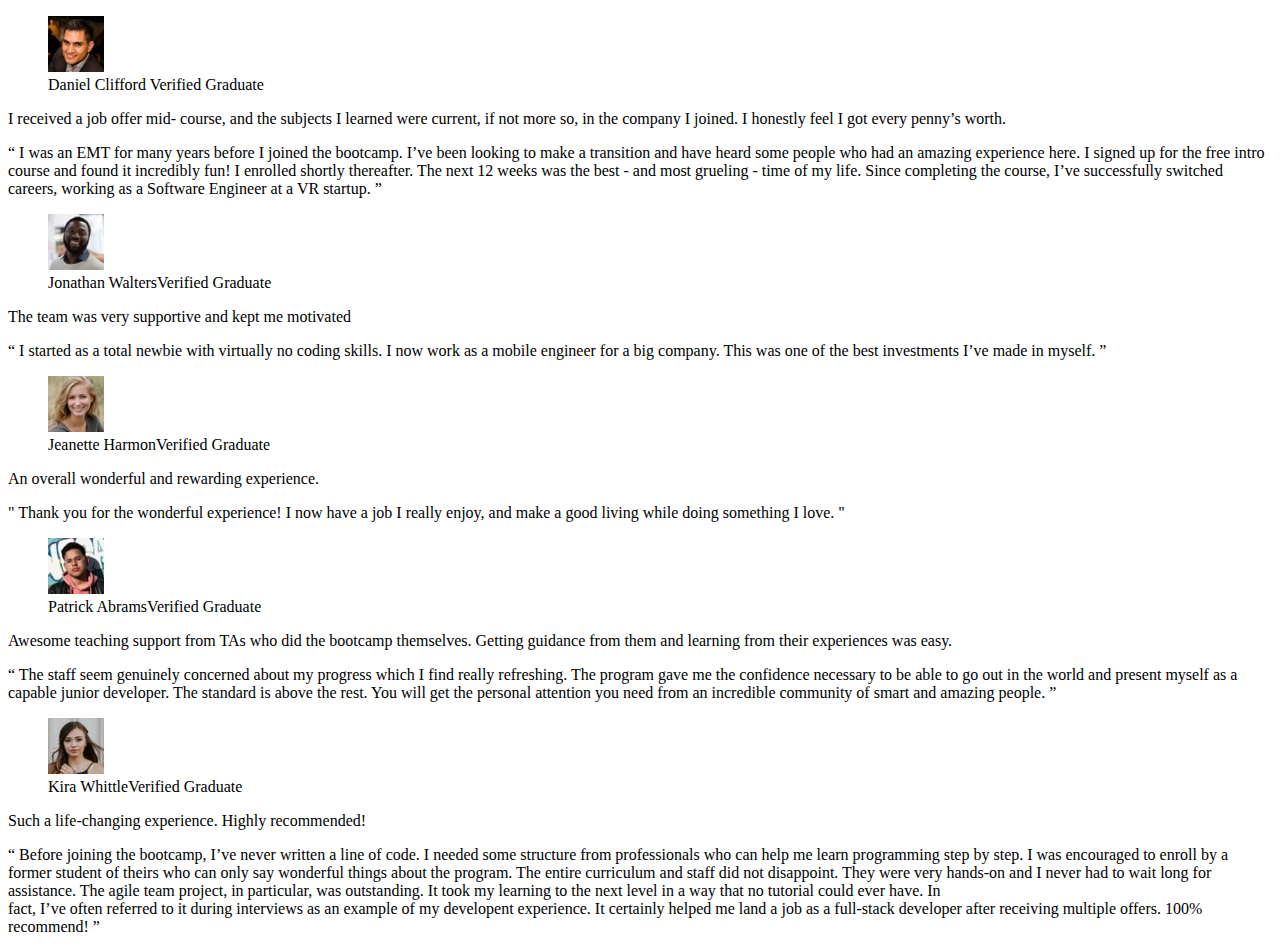
==== main.html @ 293a1f5e "Another approach at grid." ====
<!DOCTYPE html>
<html lang="en">
<head>
    <meta charset="UTF-8">
    <meta http-equiv="X-UA-Compatible" content="IE=edge">
    <meta name="viewport" content="width=device-width, initial-scale=1.0">
    <link rel="stylesheet" href="main.css">
    <title>Grid-project</title>
</head>
<body>
    <div class="grid-container">
        <!--section Dan-->
        <section id="Dan" class="grid">
            <div class="grid-item1">
                <figure>
                    <div id="avatar">
                        <img src="./images/image-daniel.jpg" alt="Dan">
                        <figcaption>Daniel Clifford <span>Verified Graduate</span></figcaption>
                    </div>
                </figure>
                <p class="Dan">I received a job offer mid-  course, and the subjects I learned were current, if not more 
                    so,
                    in the company I joined. I honestly feel I got every penny’s worth.</p>
                <p class="one">“ I was an EMT for many years before I joined the bootcamp. I’ve been looking to make a transition and have heard some people who had an  amazing experience here. I signed up
                    for the free intro course and found it incredibly fun! I  enrolled shortly thereafter.
                    The next 12 weeks was the best - and most grueling - time of my  life. Since completing
                    the course, I’ve  successfully switched careers, working as a 
                    Software Engineer at a VR startup. ”</p>
            </div>
        </section>

        <!--section Jon-->
        <section id="Jon" class="grid">
      <div class="grid-item2">
        <figure>
          <div id="avatar">
          <img src="./images/image-jonathan.jpg" alt="Jon">
          <figcaption>Jonathan Walters<span>Verified Graduate</span></figcaption>
          </div>
        </figure>

      <p class="Jon" >The team was very supportive  and kept me motivated</p>
      <p class="two">“ I started as a total newbie with virtually no coding  skills. I now work as a mobile engineer
      for a big  company. This was one of the best investments I’ve  made in myself. ”</p 
      </div>
    </section>

<!--section Jane-->
    <section id="Jane" class="grid">
      <div class="grid-item3">
        <figure>
          <div id="avatar">
          <img src="./images/image-jeanette.jpg" alt="Jane">
          <figcaption>Jeanette Harmon<span>Verified Graduate</span></figcaption>
          </div>
        </figure>
        <p class="Jane" >An overall wonderful and rewarding experience.</p>
        <p class="three">" Thank you for the wonderful experience! I now have a job I really enjoy, and make a good living while doing something I love. "</p>
      </div>
    </section>

<!--section Pat-->
    <section id="Pat" class="grid">
      <div class="grid-item4">
        <figure>
        <div id="avatar">
          <img src="./images/image-patrick.jpg" alt="Pat">
          <figcaption>Patrick Abrams<span>Verified Graduate</span></figcaption>
        </div>
        </figure>
      <p class="Pat" >Awesome teaching support from TAs who did the bootcamp themselves. Getting guidance  from them and
      learning from  their experiences was easy.</p>
      <p class="four">“ The staff seem genuinely concerned about my progress which I find really refreshing. The  program
      gave me the confidence necessary to be  able to go out in the world and present myself as a  capable
      junior developer. The standard is above the  rest. You will get the personal attention you need  from
      an incredible community of smart and  amazing people. ”</p>
      </div>
    </section>

<!--section Kira-->
    <section id="Kira" class="grid">
      <div class="grid-item5">
        <figure>
          <div id="avatar">
          <img src="./images/image-kira.jpg" alt="Kira">
          <figcaption>Kira Whittle<span>Verified Graduate</span></figcaption>
          </div>
        </figure>
      <p class="Kira">Such a life-changing experience. Highly recommended!</p>
      <p class="five"> “ Before joining the bootcamp, I’ve never written a line of code. I needed some structure from 
      professionals who can help me learn programming step by step. I was encouraged to enroll by a  former
      student of theirs who can only say  wonderful things about the program. The entire  curriculum and staff
      did not disappoint. They were  very hands-on and I never had to wait long for assistance. The agile team
      project, in particular, was outstanding. It took my learning to the next  level in a way that no tutorial
      could ever have. In <br> fact, I’ve often referred to it during interviews as an  example of my developent
      experience. It certainly helped me land a job as a full-stack developer after receiving multiple offers.
      100% recommend! ” </p>
      </div>
    </section>

    </div>
    
</body>
</html>
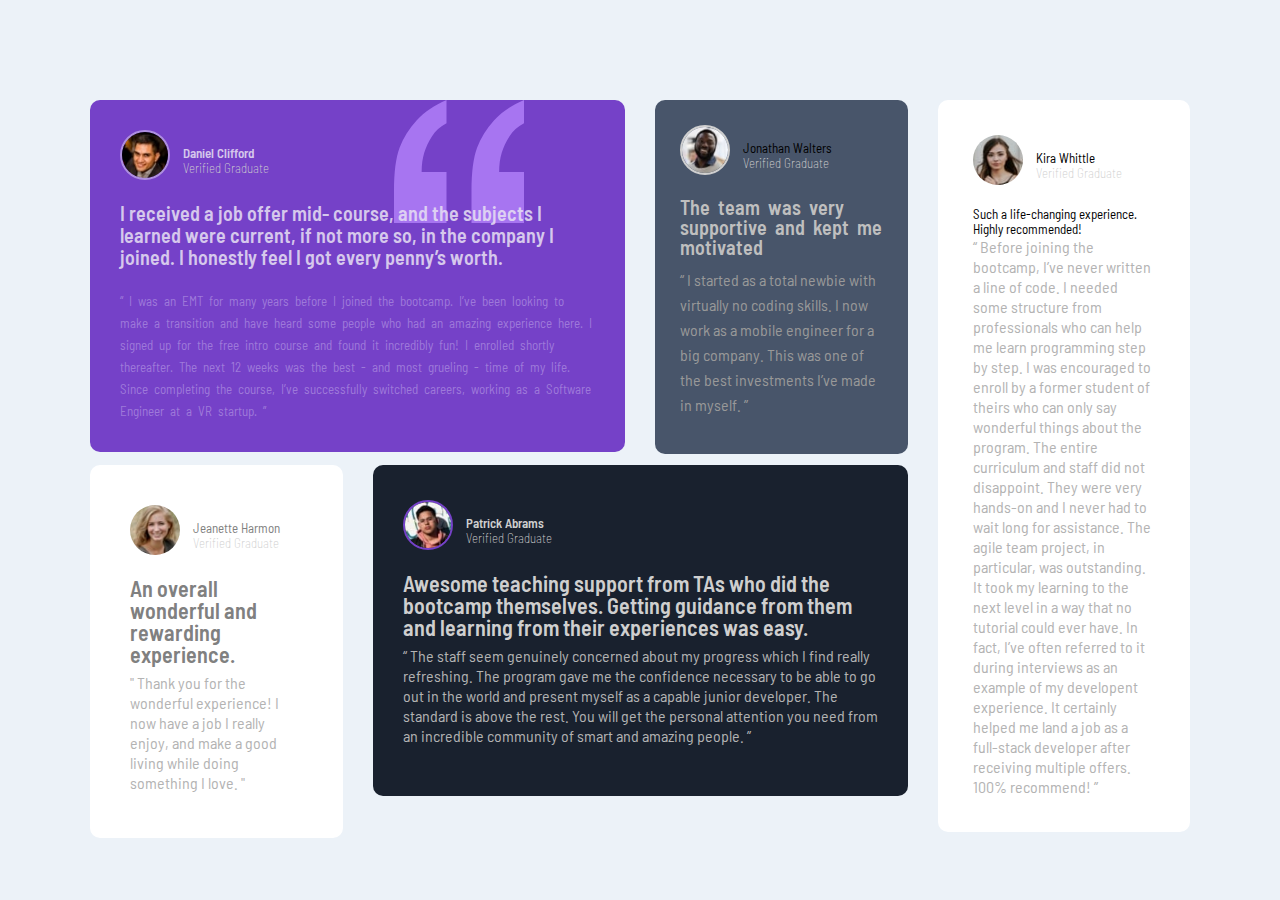
==== commit 84a6432d: "change from capitalize to lowercase" ====
--- a/main.html
+++ b/main.html
@@ -10,7 +10,7 @@
 <body>
     <div class="grid-container">
         <!--section Dan-->
-        <section id="Dan" class="grid">
+        <section id="dan" class="grid">
             <div class="grid-item1">
                 <figure>
                     <div id="avatar">
@@ -18,7 +18,7 @@
                         <figcaption>Daniel Clifford <span>Verified Graduate</span></figcaption>
                     </div>
                 </figure>
-                <p class="Dan">I received a job offer mid-  course, and the subjects I learned were current, if not more 
+                <p class="dan">I received a job offer mid-  course, and the subjects I learned were current, if not more 
                     so,
                     in the company I joined. I honestly feel I got every penny’s worth.</p>
                 <p class="one">“ I was an EMT for many years before I joined the bootcamp. I’ve been looking to make a transition and have heard some people who had an  amazing experience here. I signed up
@@ -30,7 +30,7 @@
         </section>
 
         <!--section Jon-->
-        <section id="Jon" class="grid">
+        <section id="jon" class="grid">
       <div class="grid-item2">
         <figure>
           <div id="avatar">
@@ -39,14 +39,14 @@
           </div>
         </figure>
 
-      <p class="Jon" >The team was very supportive  and kept me motivated</p>
+      <p class="jon" >The team was very supportive  and kept me motivated</p>
       <p class="two">“ I started as a total newbie with virtually no coding  skills. I now work as a mobile engineer
       for a big  company. This was one of the best investments I’ve  made in myself. ”</p 
       </div>
     </section>
 
 <!--section Jane-->
-    <section id="Jane" class="grid">
+    <section id="jane" class="grid">
       <div class="grid-item3">
         <figure>
           <div id="avatar">
@@ -54,13 +54,13 @@
           <figcaption>Jeanette Harmon<span>Verified Graduate</span></figcaption>
           </div>
         </figure>
-        <p class="Jane" >An overall wonderful and rewarding experience.</p>
+        <p class="jane" >An overall wonderful and rewarding experience.</p>
         <p class="three">" Thank you for the wonderful experience! I now have a job I really enjoy, and make a good living while doing something I love. "</p>
       </div>
     </section>
 
 <!--section Pat-->
-    <section id="Pat" class="grid">
+    <section id="pat" class="grid">
       <div class="grid-item4">
         <figure>
         <div id="avatar">
@@ -68,7 +68,7 @@
           <figcaption>Patrick Abrams<span>Verified Graduate</span></figcaption>
         </div>
         </figure>
-      <p class="Pat" >Awesome teaching support from TAs who did the bootcamp themselves. Getting guidance  from them and
+      <p class="pat" >Awesome teaching support from TAs who did the bootcamp themselves. Getting guidance  from them and
       learning from  their experiences was easy.</p>
       <p class="four">“ The staff seem genuinely concerned about my progress which I find really refreshing. The  program
       gave me the confidence necessary to be  able to go out in the world and present myself as a  capable
@@ -78,7 +78,7 @@
     </section>
 
 <!--section Kira-->
-    <section id="Kira" class="grid">
+    <section id="kira" class="grid">
       <div class="grid-item5">
         <figure>
           <div id="avatar">
@@ -86,7 +86,7 @@
           <figcaption>Kira Whittle<span>Verified Graduate</span></figcaption>
           </div>
         </figure>
-      <p class="Kira">Such a life-changing experience. Highly recommended!</p>
+      <p class="kira">Such a life-changing experience. Highly recommended!</p>
       <p class="five"> “ Before joining the bootcamp, I’ve never written a line of code. I needed some structure from 
       professionals who can help me learn programming step by step. I was encouraged to enroll by a  former
       student of theirs who can only say  wonderful things about the program. The entire  curriculum and staff
--- a/main.css
+++ b/main.css
@@ -0,0 +1,296 @@
+@import url('https://fonts.googleapis.com/css2?family=Barlow+Semi+Condensed:wght@500;600&display=swap');
+
+
+*{ 
+margin: 0;
+padding: 0; 
+font-family: "Barlow Semi Condensed",sans-serif;
+box-sizing: border-box;
+font-size: 13px;
+}
+
+body {
+    background-color:hsl(210, 46%, 95%) ;
+    position: absolute;
+    line-height: 15px;
+}
+ figcaption { 
+     display: inline-block;
+     margin: 16px 10px 16px 10px;
+     justify-self: center;
+     align-self: center;
+     vertical-align: top;
+    
+
+ }
+.grid-container {
+    display: grid;
+    max-width: 1200px;
+    max-height: 700px;
+    margin: 100px 90px;
+    grid-gap: 30px;
+    grid-template-columns:1fr 1fr 1fr 1fr;
+    grid-auto-rows:  335px 335px ;
+
+    
+}
+
+section#dan.grid {
+    grid-column: 1/ 3;
+    grid-row: 1 / 2  ;
+}
+.grid-item1 {
+    background:hsl(263, 55%, 52%) url(./images/bg-pattern-quotation.svg)no-repeat;
+    background-size:130px 35% ;
+    background-position: 75% 0% ;
+    border-radius: 10px;
+    padding: 30px;
+    
+
+}
+section#dan figure #avatar img {
+    width: 50px;
+    height: 50px;
+    border-radius: 50%;
+    border: 2px solid hsla(263, 57%, 79%, 0.75);
+}
+section#dan figcaption {
+    color:rgba(232, 225, 243, 0.85);
+    font-weight: 600;
+}
+span {
+    display: block;
+    color: rgba(195, 172, 232, 0.55);
+    font-weight: 200;
+    margin-bottom:20px ;
+    
+}    
+p.dan {
+    color: rgba(232, 225, 243, 0.85);
+    font-weight: 600;
+    margin-bottom: 8px;
+    font-size: 20px;
+    font-weight: 600;
+    line-height: 22px;
+    margin-bottom:22px;
+    
+}    
+p.one {
+    color: rgba(195, 172, 232, 0.55);
+    line-height: 22px;
+    font-weight: 400px;
+    word-spacing: 3px;
+    
+    
+    
+}
+/* section Jon */
+ section#jon.grid { 
+    grid-column: 3;
+    grid-row: 1/ 2 ;
+
+}
+.grid-item2 {
+    background-color: hsl(217, 19%, 35%);
+    border-radius: 10px;
+    padding:25px  25px 37px 25px;
+}
+section#jon figure #avatar img {
+    width: 50px;
+    height: 50px;
+    border-radius:50%;
+    border: 2px solid hsl(0, 0%, 81%);
+
+
+}
+
+section#Jon figcaption {
+    color:hsl(0, 0%, 81%);
+    
+}
+span {
+    display: block;
+    color: hsl(0, 0%, 60%);
+    margin-bottom: 10px;
+
+}
+
+p.jon {
+    color: hsl(0, 0%, 75%);
+    font-weight: 600;
+    margin-bottom: 10px;
+    font-size: 20px;
+    line-height: 20px;
+    word-spacing: 4px;
+
+}
+
+p.two {
+    color: hsl(0, 0%, 60%);
+    line-height: 25px;
+    font-size: medium;
+
+
+}
+/* section Jane */
+section#jane.grid { 
+    grid-column: 1/ 2;
+    grid-row: 2/3 ;
+}
+.grid-item3 {
+    background-color: hsl(0, 0%, 100%);
+    border-radius: 10px;
+    padding: 40px 40px 45px 40px;
+}
+    
+section#jane figure #avatar img {
+    width: 50px;
+    height: 50px;
+    border-radius: 50%;
+    
+}
+    
+section#jane figcaption {
+    color: hsl(0, 0%, 50%);
+}
+    
+span {
+ display: block; 
+ color: hsl(0, 0%, 81%);
+    
+}
+    
+p.jane {
+    color: hsl(0, 0%, 50%);
+    font-weight: 600;
+    margin-bottom: 8px;
+    font-size: 22px;
+    line-height: 22px;
+}
+    
+p.three {
+    color: hsl(0, 0%, 70%);
+    line-height: 20px;
+    font-size: medium;
+}
+/* scetion Pat */
+section#pat.grid {
+    grid-column: 2 / 4;
+    grid-row: 2 / 3;
+}
+.grid-item4 {
+    background-color: hsl(219, 29%, 14%); 
+    border-radius: 10px;
+    padding: 35px 30px 50px 30px;
+}
+
+section#pat figure #avatar img {
+    width: 50px;
+    height: 50px;
+    border-radius: 50%;
+    border: 2px solid hsl(263, 55%, 52%);
+
+}
+
+section#pat figcaption {
+    color: hsl(0, 0%, 81%);
+    font-weight: 600;
+}
+
+span {
+    display: block; 
+    color: hsl(0, 0%, 70%);
+
+}
+
+p.pat {
+    color: hsl(0, 0%, 81%);
+    font-weight: 600;
+    margin-bottom: 8px;
+    font-size: 22px;
+    line-height: 22px;
+}
+
+p.four {
+    color: hsl(0, 0%, 70%);
+    line-height: 20px;
+    font-size: medium;
+}
+
+/* section Kira */
+section#kira .grid {
+    grid-column: 4;
+    grid-row: 1 / 3;
+}
+.grid-item5 {
+    background-color: hsl(0, 0%, 100%);
+    border-radius: 10px;
+    padding: 35px ;
+}
+
+section#kira figure #avatar img {
+    width: 50px;
+    height: 50px;
+    border-radius: 50%;
+
+}
+
+section#kirafigcaption {
+    color: hsl(0, 0%, 50%);
+}
+
+span {
+    display: block;
+    color: hsl(0, 0%, 81%);
+
+}
+
+p.Kira {
+    color: hsl(0, 0%, 50%);
+    font-weight: 600;
+    margin-bottom: 8px;
+    font-size: 22px;
+    line-height: 22px;
+}
+
+p.five {
+    color: hsl(0, 0%, 70%);
+    line-height: 20px;
+    font-size: medium;
+
+}
+@media screen and (min-width : 375px)and (max-width: 768px) {
+    .grid-container {
+        max-width: 700px;
+        grid-template-columns:1fr ;
+        grid-auto-rows: 380px 200px 200px 310px 380px;
+        row-gap: 20px;
+        margin: 100px 50px;
+    }
+    .grid-item1 {
+        grid-auto-rows: 1 / 2;
+
+    }
+    section#Dan .grid {
+        display: flex;
+        flex-direction: row;
+    }
+    
+    .grid-item12{
+        grid-auto-rows: 2 / 3;
+
+    }
+    .grid-item1 {
+        grid-auto-rows: 3 / 4;
+
+    }
+    .grid-item1 {
+        grid-auto-rows: 4/ 5;
+
+    }
+    .grid-item1 {
+        grid-auto-rows: 5 / 6;
+
+    }
+
+}